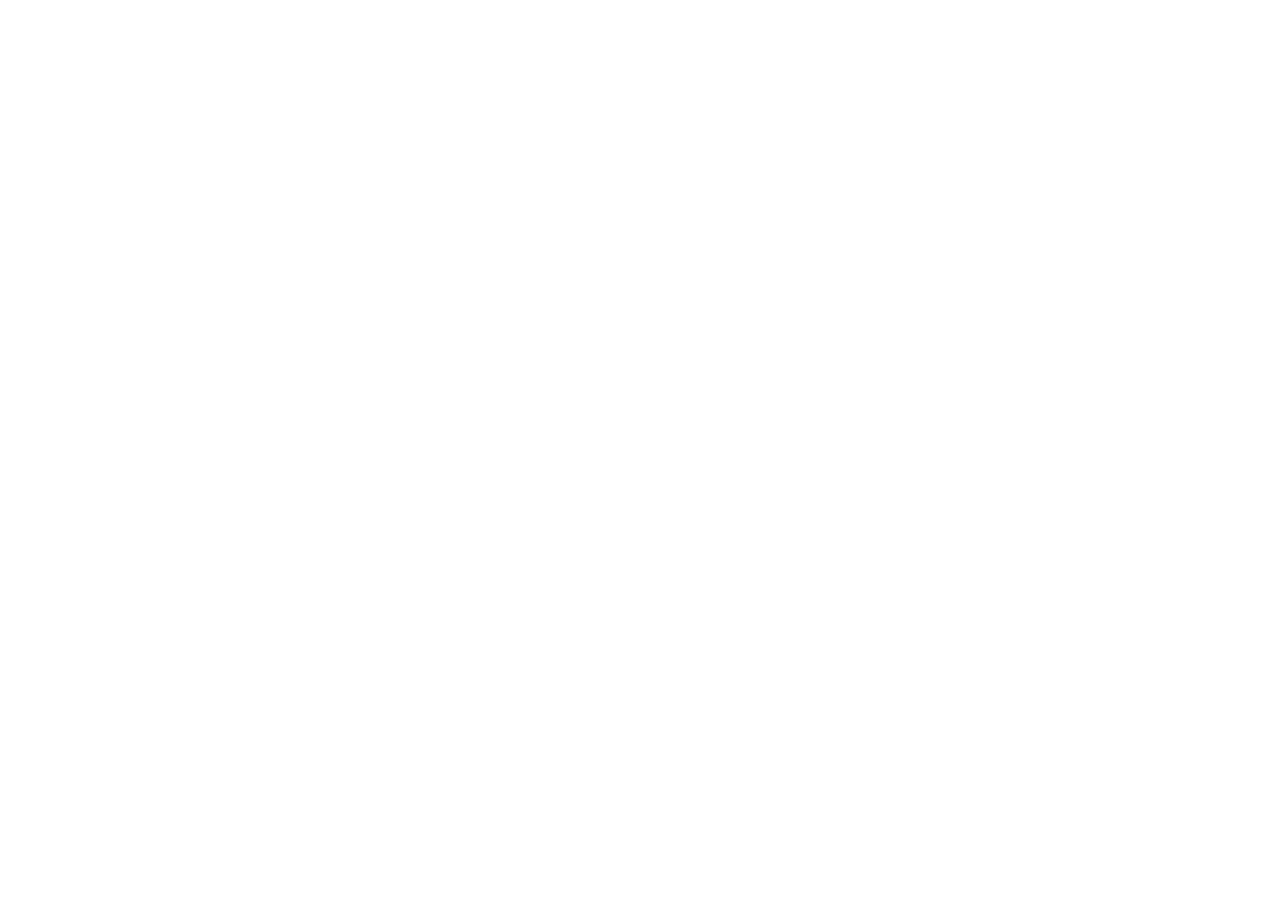
==== index.html @ 06b3d0df "start commit" ====
<!DOCTYPE html>
<html lang="en">
<head>
   <meta charset="UTF-8">
   <meta http-equiv="X-UA-Compatible" content="IE=edge">
   <meta name="viewport" content="width=device-width, initial-scale=1.0">
   <title>World Cup Site</title>
   <link rel="shortcut icon" href="assets/favicon.png" type="image/x-icon">
</head>
<body>
   
</body>
</html>
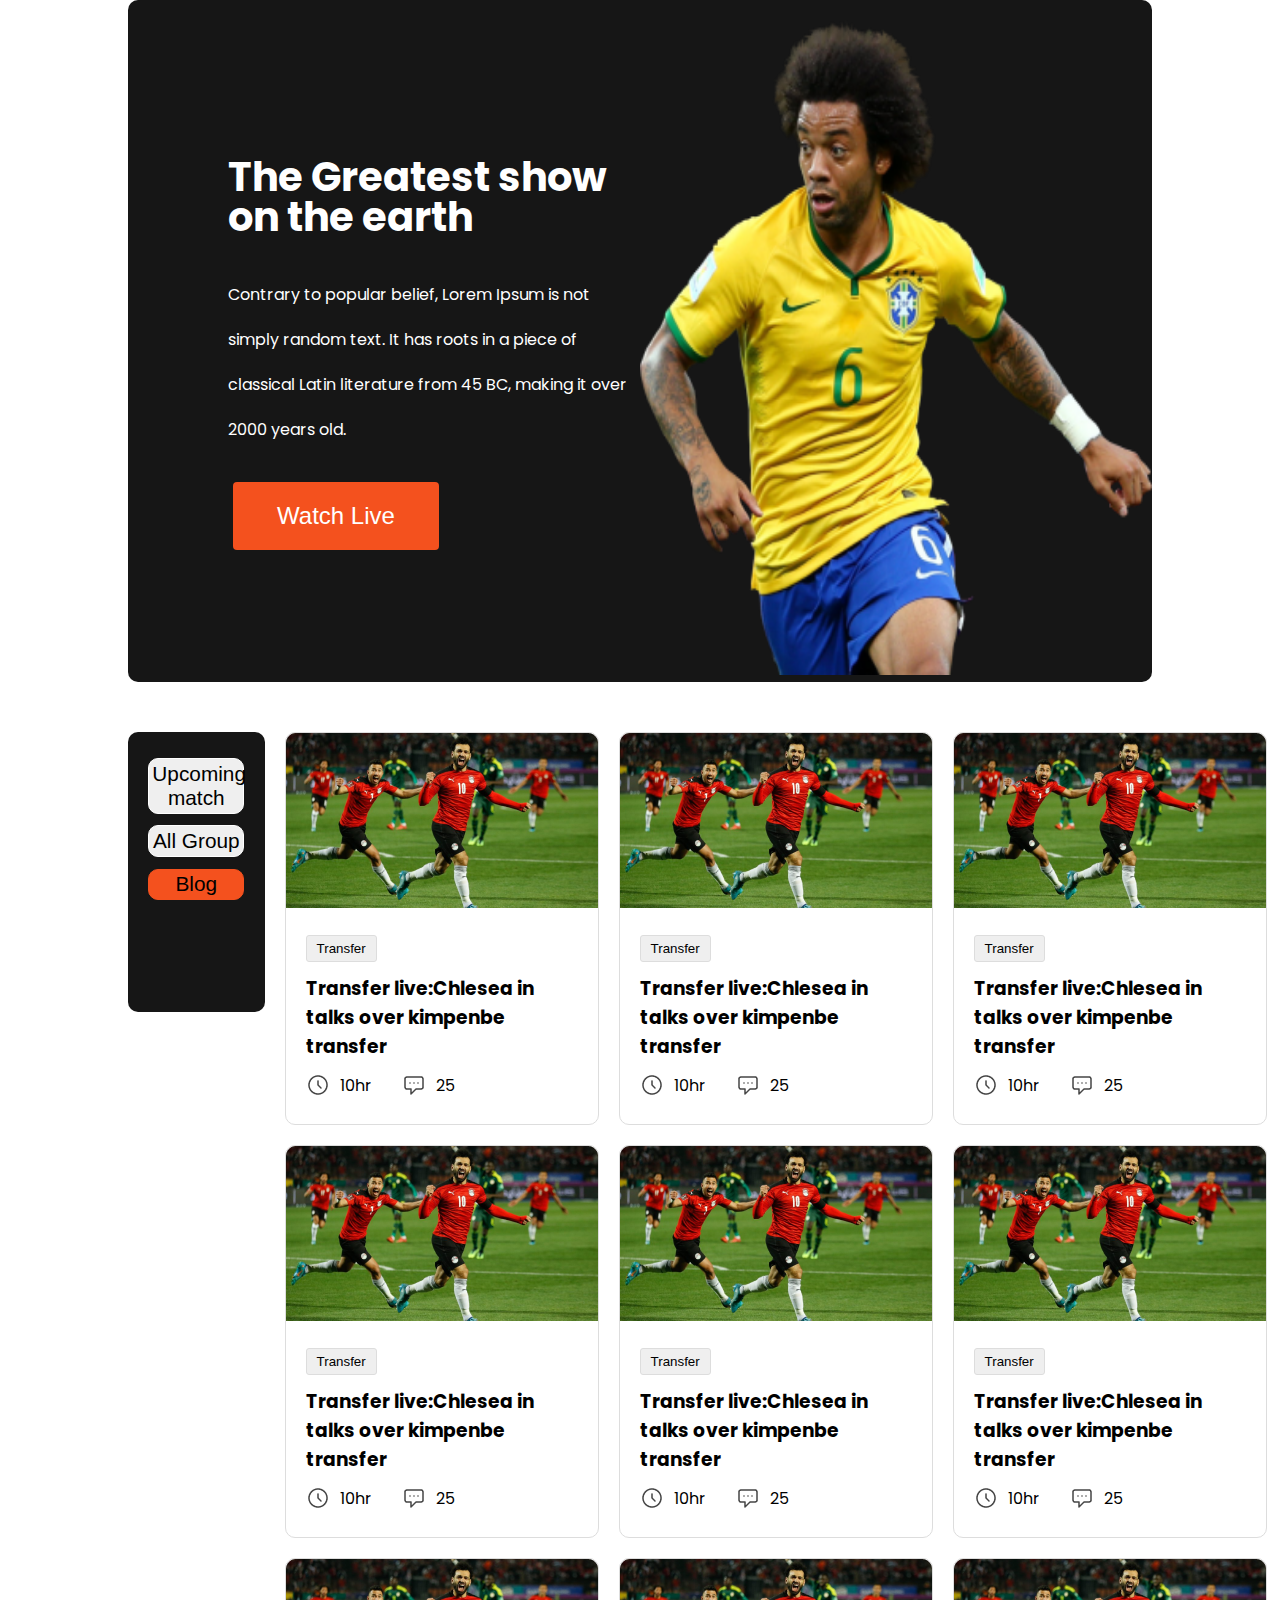
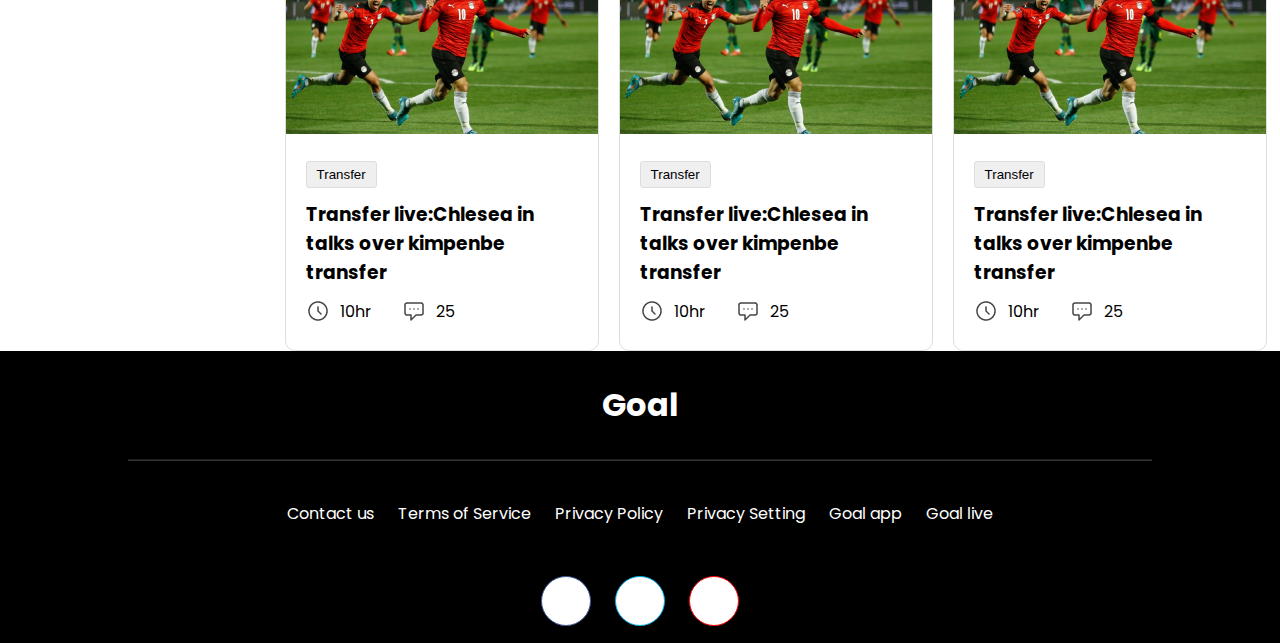
==== commit 4904b457: "some code is update" ====
--- a/index.html
+++ b/index.html
@@ -1,13 +1,274 @@
 <!DOCTYPE html>
 <html lang="en">
+
 <head>
    <meta charset="UTF-8">
    <meta http-equiv="X-UA-Compatible" content="IE=edge">
    <meta name="viewport" content="width=device-width, initial-scale=1.0">
    <title>World Cup Site</title>
+   <!-- font awesome icon link -->
+   <link rel="stylesheet" href="https://cdnjs.cloudflare.com/ajax/libs/font-awesome/6.1.1/css/all.min.css"
+      integrity="sha512-KfkfwYDsLkIlwQp6LFnl8zNdLGxu9YAA1QvwINks4PhcElQSvqcyVLLD9aMhXd13uQjoXtEKNosOWaZqXgel0g=="
+      crossorigin="anonymous" referrerpolicy="no-referrer" />
+   <!-- google font link -->
+   <link rel="preconnect" href="https://fonts.googleapis.com">
+   <link rel="preconnect" href="https://fonts.gstatic.com" crossorigin>
+   <link href="https://fonts.googleapis.com/css2?family=Poppins:wght@500&display=swap" rel="stylesheet">
+   <!-- favicon link -->
    <link rel="shortcut icon" href="assets/favicon.png" type="image/x-icon">
+   <!-- stylesheet link -->
+   <link rel="stylesheet" href="styles/style.css">
+   <!-- media quearies link -->
+   <link rel="stylesheet" href="styles/media.css">
 </head>
+
 <body>
-   
+   <!-- header for page in the start -->
+   <header class="container">
+      <div class="top-header">
+         <div class="header-detail">
+            <h1 class="header-title">The Greatest show on the earth</h1>
+            <p class="header-description">Contrary to popular belief, Lorem Ipsum is not simply
+               random text. It has roots in a piece of classical Latin literature from 45 BC, making it over 2000 years
+               old.</p>
+            <button class="button"><span>Watch Live</span></button>
+         </div>
+         <div class="header-banner">
+            <img src="assets/Banner Image.png" alt="">
+         </div>
+      </div>
+   </header>
+   <!-- main section -->
+   <main>
+      <section class="container">
+         <div class="main-transfer">
+            <div class="nav-left">
+               <button><a href="blog.html">Upcoming match</a></button>
+               <button><a href="###">All Group</a></button>
+               <button class="active"><a href="">Blog</a></button>
+            </div>
+            <div class="transfer-right">
+               <div class="thumbnail">
+                  <div class="img">
+                     <img src="assets/Blog Image.png" alt="">
+                  </div>
+                  <div class="thumbnail-sumary">
+                     <button class="thumbnail-btn">
+                        Transfer
+                     </button>
+                     <h3>Transfer live:Chlesea in talks over kimpenbe transfer</h3>
+                     <div class="duration-comment">
+                        <span>
+                           <img src="assets/Time Icon.png" alt="">
+                        </span>
+                        <span>10hr</span>
+                        <span>
+                           <img src="assets/Chat Icon.png" alt="">
+                        </span>
+                        <span>25</span>
+                     </div>
+                  </div>
+               </div>
+               <div class="thumbnail">
+                  <div class="img">
+                     <img src="assets/Blog Image.png" alt="">
+                  </div>
+                  <div class="thumbnail-sumary">
+                     <button class="thumbnail-btn">
+                        Transfer
+                     </button>
+                     <h3>Transfer live:Chlesea in talks over kimpenbe transfer</h3>
+                     <div class="duration-comment">
+                        <span>
+                           <img src="assets/Time Icon.png" alt="">
+                        </span>
+                        <span>10hr</span>
+                        <span>
+                           <img src="assets/Chat Icon.png" alt="">
+                        </span>
+                        <span>25</span>
+                     </div>
+                  </div>
+               </div>
+               <div class="thumbnail">
+                  <div class="img">
+                     <img src="assets/Blog Image.png" alt="">
+                  </div>
+                  <div class="thumbnail-sumary">
+                     <button class="thumbnail-btn">
+                        Transfer
+                     </button>
+                     <h3>Transfer live:Chlesea in talks over kimpenbe transfer</h3>
+                     <div class="duration-comment">
+                        <span>
+                           <img src="assets/Time Icon.png" alt="">
+                        </span>
+                        <span>10hr</span>
+                        <span>
+                           <img src="assets/Chat Icon.png" alt="">
+                        </span>
+                        <span>25</span>
+                     </div>
+                  </div>
+               </div>
+               <div class="thumbnail">
+                  <div class="img">
+                     <img src="assets/Blog Image.png" alt="">
+                  </div>
+                  <div class="thumbnail-sumary">
+                     <button class="thumbnail-btn">
+                        Transfer
+                     </button>
+                     <h3>Transfer live:Chlesea in talks over kimpenbe transfer</h3>
+                     <div class="duration-comment">
+                        <span>
+                           <img src="assets/Time Icon.png" alt="">
+                        </span>
+                        <span>10hr</span>
+                        <span>
+                           <img src="assets/Chat Icon.png" alt="">
+                        </span>
+                        <span>25</span>
+                     </div>
+                  </div>
+               </div>
+               <div class="thumbnail">
+                  <div class="img">
+                     <img src="assets/Blog Image.png" alt="">
+                  </div>
+                  <div class="thumbnail-sumary">
+                     <button class="thumbnail-btn">
+                        Transfer
+                     </button>
+                     <h3>Transfer live:Chlesea in talks over kimpenbe transfer</h3>
+                     <div class="duration-comment">
+                        <span>
+                           <img src="assets/Time Icon.png" alt="">
+                        </span>
+                        <span>10hr</span>
+                        <span>
+                           <img src="assets/Chat Icon.png" alt="">
+                        </span>
+                        <span>25</span>
+                     </div>
+                  </div>
+               </div>
+               <div class="thumbnail">
+                  <div class="img">
+                     <img src="assets/Blog Image.png" alt="">
+                  </div>
+                  <div class="thumbnail-sumary">
+                     <button class="thumbnail-btn">
+                        Transfer
+                     </button>
+                     <h3>Transfer live:Chlesea in talks over kimpenbe transfer</h3>
+                     <div class="duration-comment">
+                        <span>
+                           <img src="assets/Time Icon.png" alt="">
+                        </span>
+                        <span>10hr</span>
+                        <span>
+                           <img src="assets/Chat Icon.png" alt="">
+                        </span>
+                        <span>25</span>
+                     </div>
+                  </div>
+               </div>
+               <div id="dis-none" class="thumbnail">
+                  <div class="img">
+                     <img src="assets/Blog Image.png" alt="">
+                  </div>
+                  <div class="thumbnail-sumary">
+                     <button class="thumbnail-btn">
+                        Transfer
+                     </button>
+                     <h3>Transfer live:Chlesea in talks over kimpenbe transfer</h3>
+                     <div class="duration-comment">
+                        <span>
+                           <img src="assets/Time Icon.png" alt="">
+                        </span>
+                        <span>10hr</span>
+                        <span>
+                           <img src="assets/Chat Icon.png" alt="">
+                        </span>
+                        <span>25</span>
+                     </div>
+                  </div>
+               </div>
+               <div id="dis-none" class="thumbnail">
+                  <div class="img">
+                     <img src="assets/Blog Image.png" alt="">
+                  </div>
+                  <div class="thumbnail-sumary">
+                     <button class="thumbnail-btn">
+                        Transfer
+                     </button>
+                     <h3>Transfer live:Chlesea in talks over kimpenbe transfer</h3>
+                     <div class="duration-comment">
+                        <span>
+                           <img src="assets/Time Icon.png" alt="">
+                        </span>
+                        <span>10hr</span>
+                        <span>
+                           <img src="assets/Chat Icon.png" alt="">
+                        </span>
+                        <span>25</span>
+                     </div>
+                  </div>
+               </div>
+               <div id="dis-none" class="thumbnail">
+                  <div class="img">
+                     <img src="assets/Blog Image.png" alt="">
+                  </div>
+                  <div class="thumbnail-sumary">
+                     <button class="thumbnail-btn">
+                        Transfer
+                     </button>
+                     <h3>Transfer live:Chlesea in talks over kimpenbe transfer</h3>
+                     <div class="duration-comment">
+                        <span>
+                           <img src="assets/Time Icon.png" alt="">
+                        </span>
+                        <span>10hr</span>
+                        <span>
+                           <img src="assets/Chat Icon.png" alt="">
+                        </span>
+                        <span>25</span>
+                     </div>
+                  </div>
+               </div>
+               
+
+            </div>
+         </div>
+         <div class="view-all">
+            <button>View All</button>
+         </div>
+
+      </section>
+   </main>
+
+   <!-- footer section this page -->
+   <footer>
+      <div class="container">
+         <h1>Goal</h1>
+         <hr>
+         <div class="footer-link">
+               <a href="###">Contact us</a>
+               <a href="###">Terms of Service</a>
+               <a href="###">Privacy Policy</a>
+               <a href="###">Privacy Setting</a>
+               <a href="###">Goal app</a>
+               <a href="###">Goal live</a>
+         </div>
+         <div class="social-icon">
+      <a href="https://www.facebook.com/Masudrana2143" target="_blank"><i class="fa-brands fa-facebook-f"></i></a>
+      <a href="https://twitter.com/i/flow/login" target="_blank"><i class="fa-brands fa-twitter"></i></a>
+      <a href="https://www.youtube.com/c/JhankarMahbub" target="_blank"><i class="fa-brands fa-youtube"></i></a>
+         </div>
+      </div>
+   </footer>
+
 </body>
+
 </html>--- a/styles/style.css
+++ b/styles/style.css
@@ -0,0 +1,387 @@
+* {
+   margin: 0;
+   padding: 0;
+   box-sizing: border-box;
+}
+
+/* common stylesheet */
+body {
+   font-family: 'Poppins', sans-serif;
+}
+
+.container {
+   width: 80vw;
+   margin: 0 auto;
+}
+
+/* top-header styles */
+.top-header {
+   display: grid;
+   grid-template-columns: repeat(2, 1fr);
+   justify-content: space-around;
+   justify-items: center;
+   align-items: center;
+   background: #161616;
+   border-radius: 10px;
+   margin-bottom: 50px;
+}
+
+.top-header .header-detail {
+  padding-left: 100px;
+}
+
+.top-header .header-detail .header-title {
+   color: #fff;
+   font-size: 2.5rem;
+   line-height: 2.5rem;
+   margin-bottom: 5px;
+   text-align: start;
+}
+
+.top-header .header-detail .header-description {
+   font-size: 1rem;
+   color: #fff;
+   line-height: 5vh;
+   margin-bottom: 25px;
+}
+
+/* button style */
+.button {
+   border-radius: 4px;
+   background-color: #f4511e;
+   border: none;
+   color: #FFFFFF;
+   text-align: center;
+   font-size: 1.5rem;
+   padding: 20px;
+   width: 50%;
+   transition: all 0.5s;
+   cursor: pointer;
+   margin: 5px;
+}
+
+.button span {
+   cursor: pointer;
+   display: inline-block;
+   position: relative;
+   transition: 0.5s;
+}
+
+.button span:after {
+   content: '\00bb';
+   position: absolute;
+   opacity: 0;
+   top: 0;
+   right: -20px;
+   transition: 0.5s;
+}
+
+.button:hover span {
+   padding-right: 25px;
+}
+
+.button:hover span:after {
+   opacity: 1;
+   right: 0;
+}
+
+.header-banner {
+   position: relative;
+
+}
+
+.header-banner img {
+   width: 100%;
+   height: 75vh;
+   padding-top: 20px;
+}
+
+/* main transfer section design */
+.nav-left {
+   width: 29%;
+   height: 280px;
+   display: flex;
+   flex-direction: column;
+   padding: 2%;
+   background-color: #161616;
+   border-radius: 10px;
+   margin-right: 20px;
+}
+
+.nav-left a {
+    text-decoration: none;
+    color: #000;
+}
+
+.nav-left button {
+   border: 1px solid #fff;
+   margin: 6% 0;
+   padding: 3%;
+   font-size: 1.3rem;
+   border-radius: 10px;
+   color: #000;
+}
+
+.nav-left button.active {
+   background-color: #f4511e;
+   color: #fff;
+   border: 1px solid #f4511e;
+}
+
+/* transfer right section style */
+.main-transfer {
+   display: flex;
+   justify-content: space-between;
+}
+
+.transfer-right {
+   /* width: 0%; */
+   display: grid;
+   grid-template-columns: repeat(3, 1fr);
+   gap: 20px;
+}
+
+.thumbnail {
+   border-radius: 10px;
+   border: 1px solid #ddd;
+}
+
+.thumbnail-sumary {
+   padding: 20px;
+}
+
+button.thumbnail-btn {
+   padding: 5px 10px;
+   border: 1px solid #ddd;
+   border-radius: 3px;
+}
+
+.thumbnail-sumary h3 {
+   margin: 12px 0;
+}
+
+.duration-comment {
+   display: flex;
+}
+
+.duration-comment span {
+   margin-right: 10px;
+}
+
+.duration-comment span:nth-child(2) {
+   margin-right: 30px;
+}
+/* upcoming match styles */
+.up-thumbnail{
+   padding: 28px 20px 0 20px;
+   display: flex;
+   align-items: center;
+}
+.img.up-thumbnail span {
+   padding: 0 7px;
+}
+
+/* tablet mode view all button styles */
+.view-all {
+   margin-top: 30px;
+   display: none;
+}
+
+.view-all button {
+   padding: 10px;
+   background-color: #f4511e;
+   color: #fff;
+   border: none;
+   border-radius: 5px;
+   text-align: center;
+
+
+}
+
+.view-all button:after {
+   content: "\00bb";
+   margin-left: 10px;
+}
+/* footer styles */
+footer{
+   background-color: #000;
+   color: #fff;
+   text-align: center;
+}
+hr{
+  opacity: 0.2;
+}
+.container h1{
+   padding: 30px 0;
+}
+.footer-link{
+   width: 80%;
+   margin: 0 auto;
+
+}
+.footer-link a{
+   text-decoration: none;
+   color: #fff;
+   display: inline-block;
+   margin: 30px 0;
+   text-align: center;
+   padding: 10px;
+
+}
+  /* footer icon styles */
+  .social-icon a {
+   width: 50px;
+   height: 50px;
+   border-radius: 25px;
+   padding: 10px;
+   margin: 10px;
+   background: #fff;
+   display: inline-block;
+   font-size: 22px;
+   transition: all 0.5s;
+}
+.social-icon a:hover{
+background-color: #000;
+}
+.social-icon a:nth-child(1){
+   color: #3b5998;
+   border: 1px solid #3b5998; 
+}
+.social-icon a:nth-child(2){
+   color: #00acee;
+   border: 1px solid #00acee; 
+}
+.social-icon a:nth-child(3){
+   color: #ff0000;
+   border: 1px solid #ff0000;
+}
+
+/* medis quearies styles */
+/* mobile mode */
+@media screen and (max-width: 576px) {
+   .top-header {
+      grid-template-columns: repeat(1, 1fr);
+      justify-items: center;
+      position: relative;
+      border-radius: 15px;
+      margin-top: 5px;
+   }
+   .top-header .header-detail {
+      padding: 15px;
+    }
+    
+
+   .top-header .header-detail {
+      text-align: center;
+   }
+
+   .header-banner img {
+      width: 100%;
+   }
+   .nav-left{
+      flex-direction: column;
+      justify-content: center;
+      align-items: center;
+      width: 100%;
+      background-color: #fff;
+   }
+   .main-transfer{
+      flex-direction: column;
+   }
+   .transfer-right{
+      grid-template-columns: repeat(1, 1fr);
+
+   }
+   .thumbnail img {
+      width: 100%;
+   }
+   .thumbnail-sumary{
+      text-align: center;
+   }
+   .button{
+      width: 70%;
+   }
+   hr{
+      margin-bottom: 20px;
+   }
+   .footer-link{
+    width: 100%;
+    margin: 0 auto;
+    }
+    .footer-link a{
+      width: 100%;
+      display: block;
+      padding: 0;
+    }
+   
+   
+}
+
+
+/* tablet mode */
+@media screen and (min-width: 577px) and (max-width: 992px) {
+   .top-header{
+      grid-template-columns: repeat(2, 1fr);
+   }
+   .header-description {
+      width: 200px;
+      overflow: hidden;
+      text-overflow: ellipsis;
+      white-space: nowrap;
+   }
+
+   .main-transfer {
+      flex-direction: column;
+   }
+
+   .transfer-right {
+      grid-template-columns: repeat(2, 1fr);
+   }
+
+   .thumbnail img {
+      width: 100%;
+   }
+
+   .nav-left {
+      flex-direction: row;
+      width: 100%;
+      height: 120px;
+      justify-content: space-between;
+      align-items: center;
+      background-color: #fff;
+      padding: 0;
+
+   }
+
+   .nav-left button {
+      padding: 8px 50px;
+   }
+
+   #dis-none {
+      display: none;
+   }
+   .view-all:hover #dis-done{
+      display: block;
+   }
+
+   .view-all {
+      display: block;
+      width: 100%;
+      display: flex;
+      justify-content: center;
+      margin-bottom: 15px;
+   }
+   .button{
+      width: 70%;
+   }
+
+ 
+   .footer-link{
+      width: 87%;
+   }
+   .footer-link a{
+      display: inline-block;
+      padding: 0 15px;
+   }
+   
+}